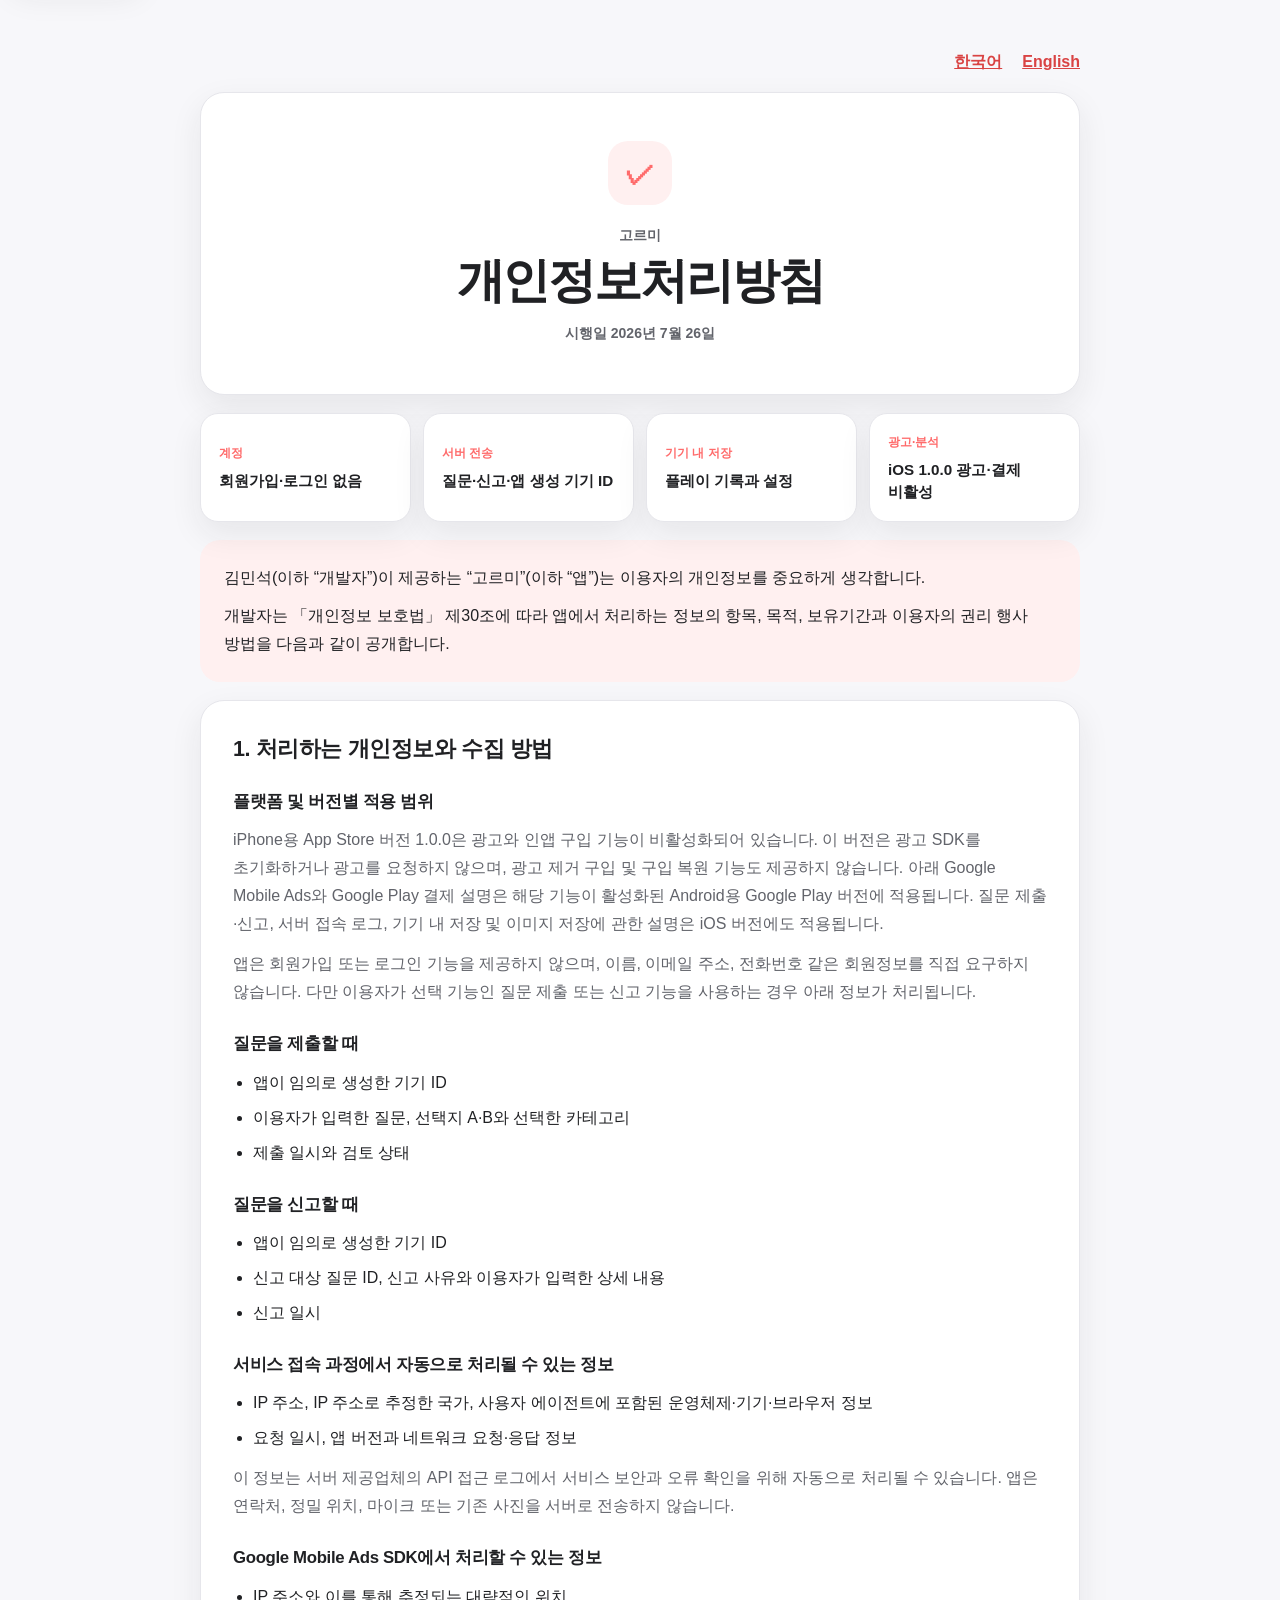
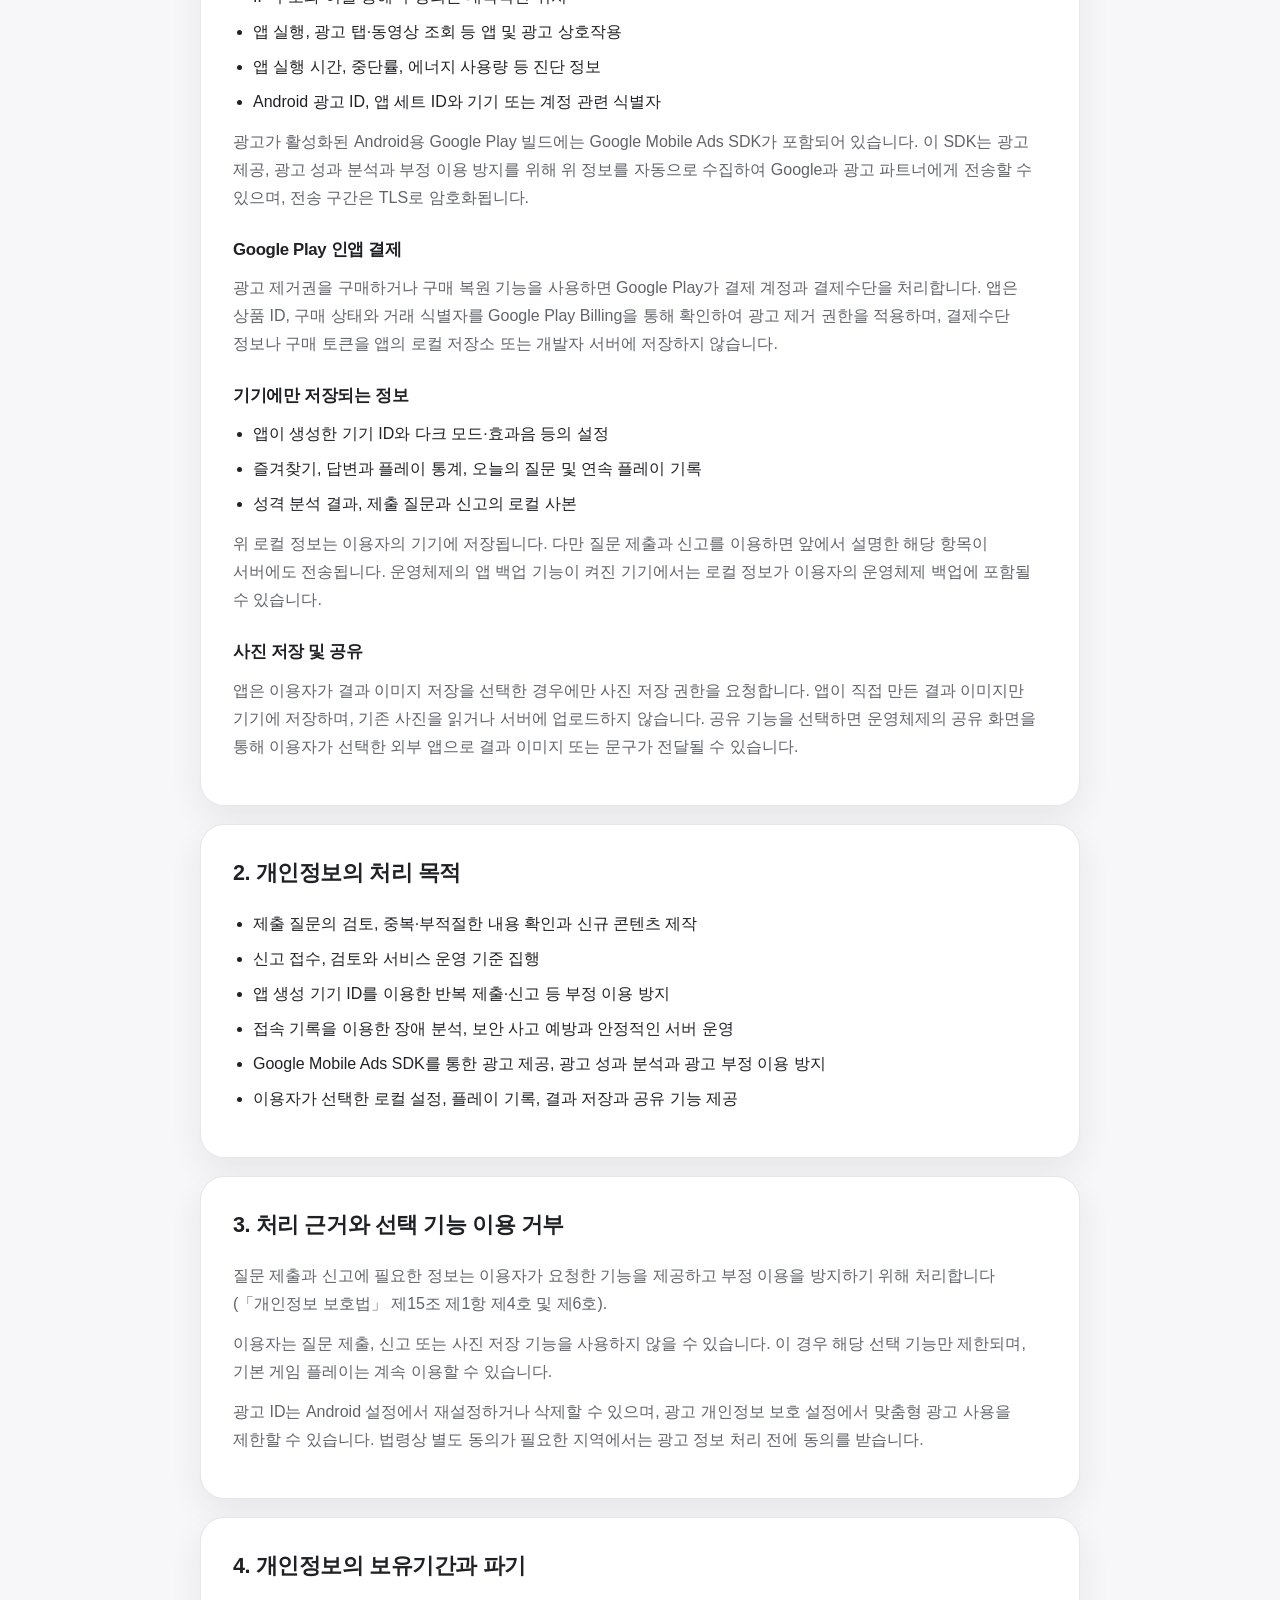
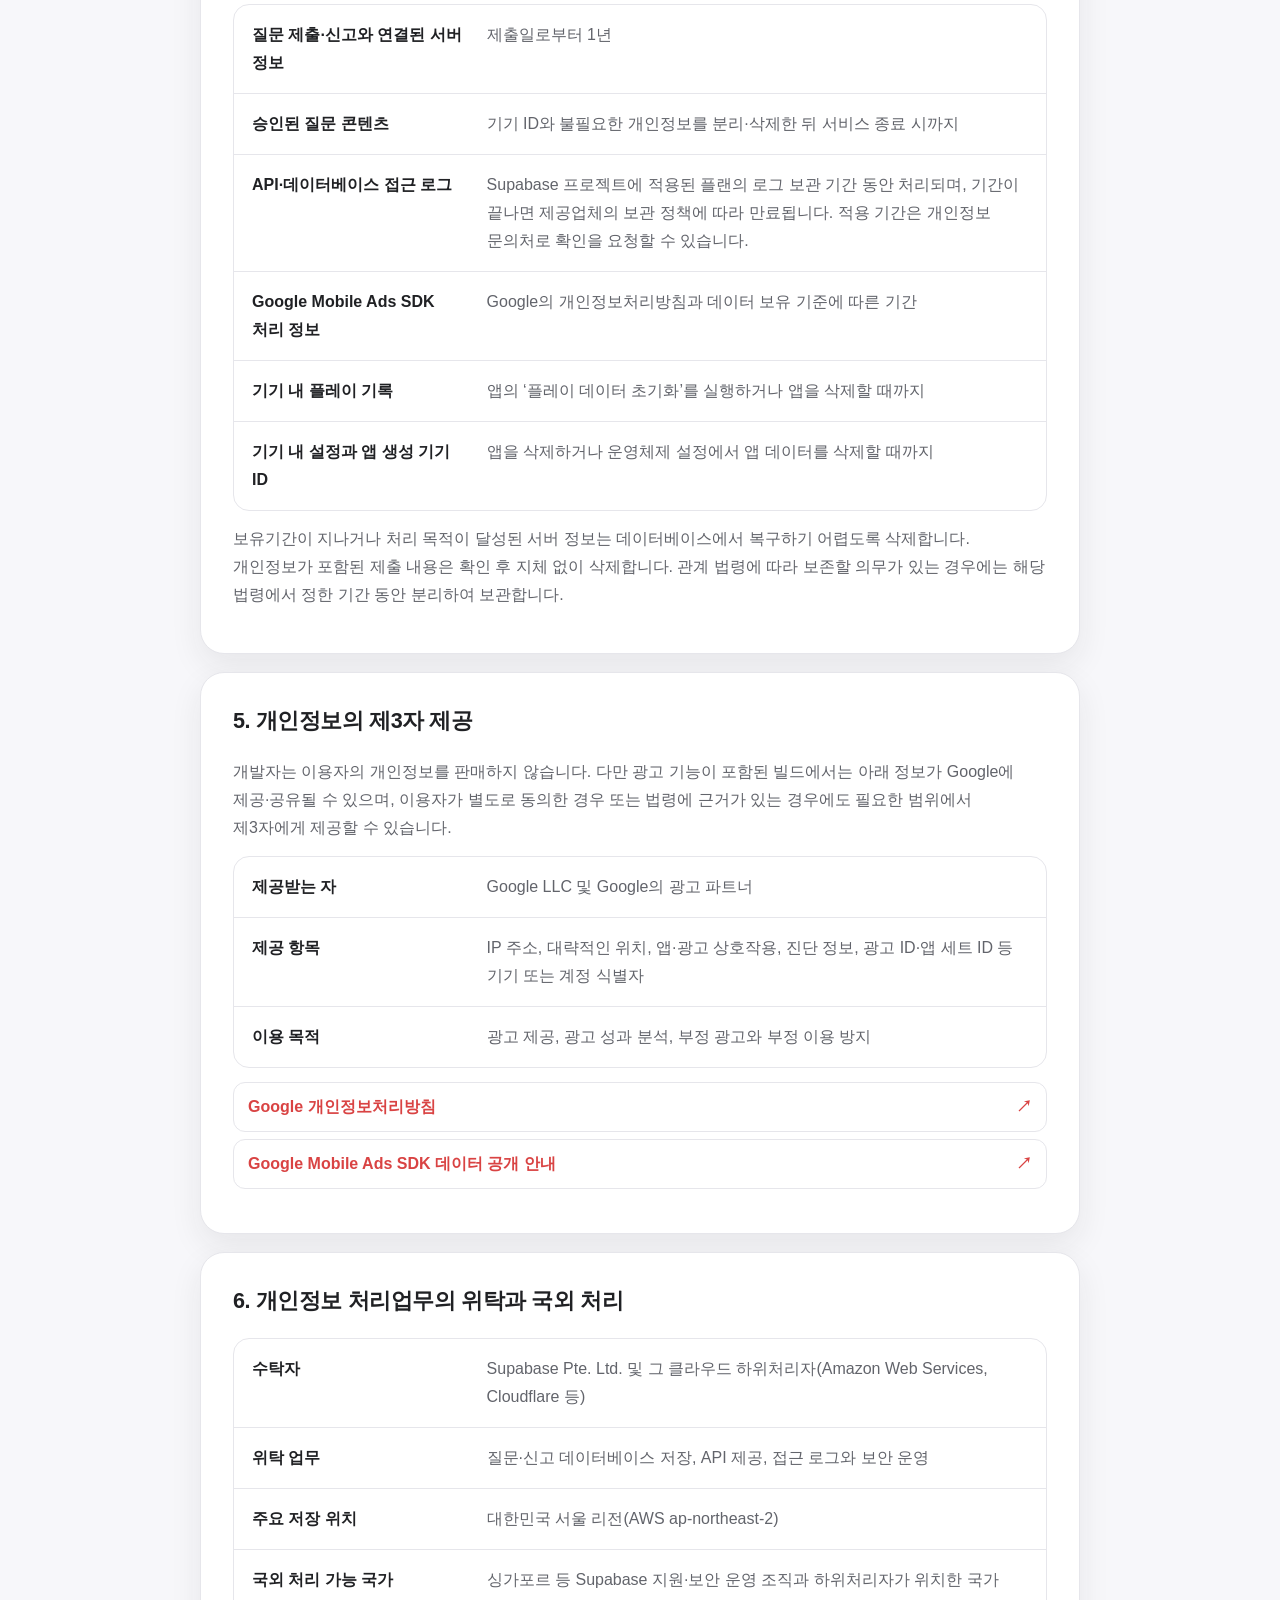
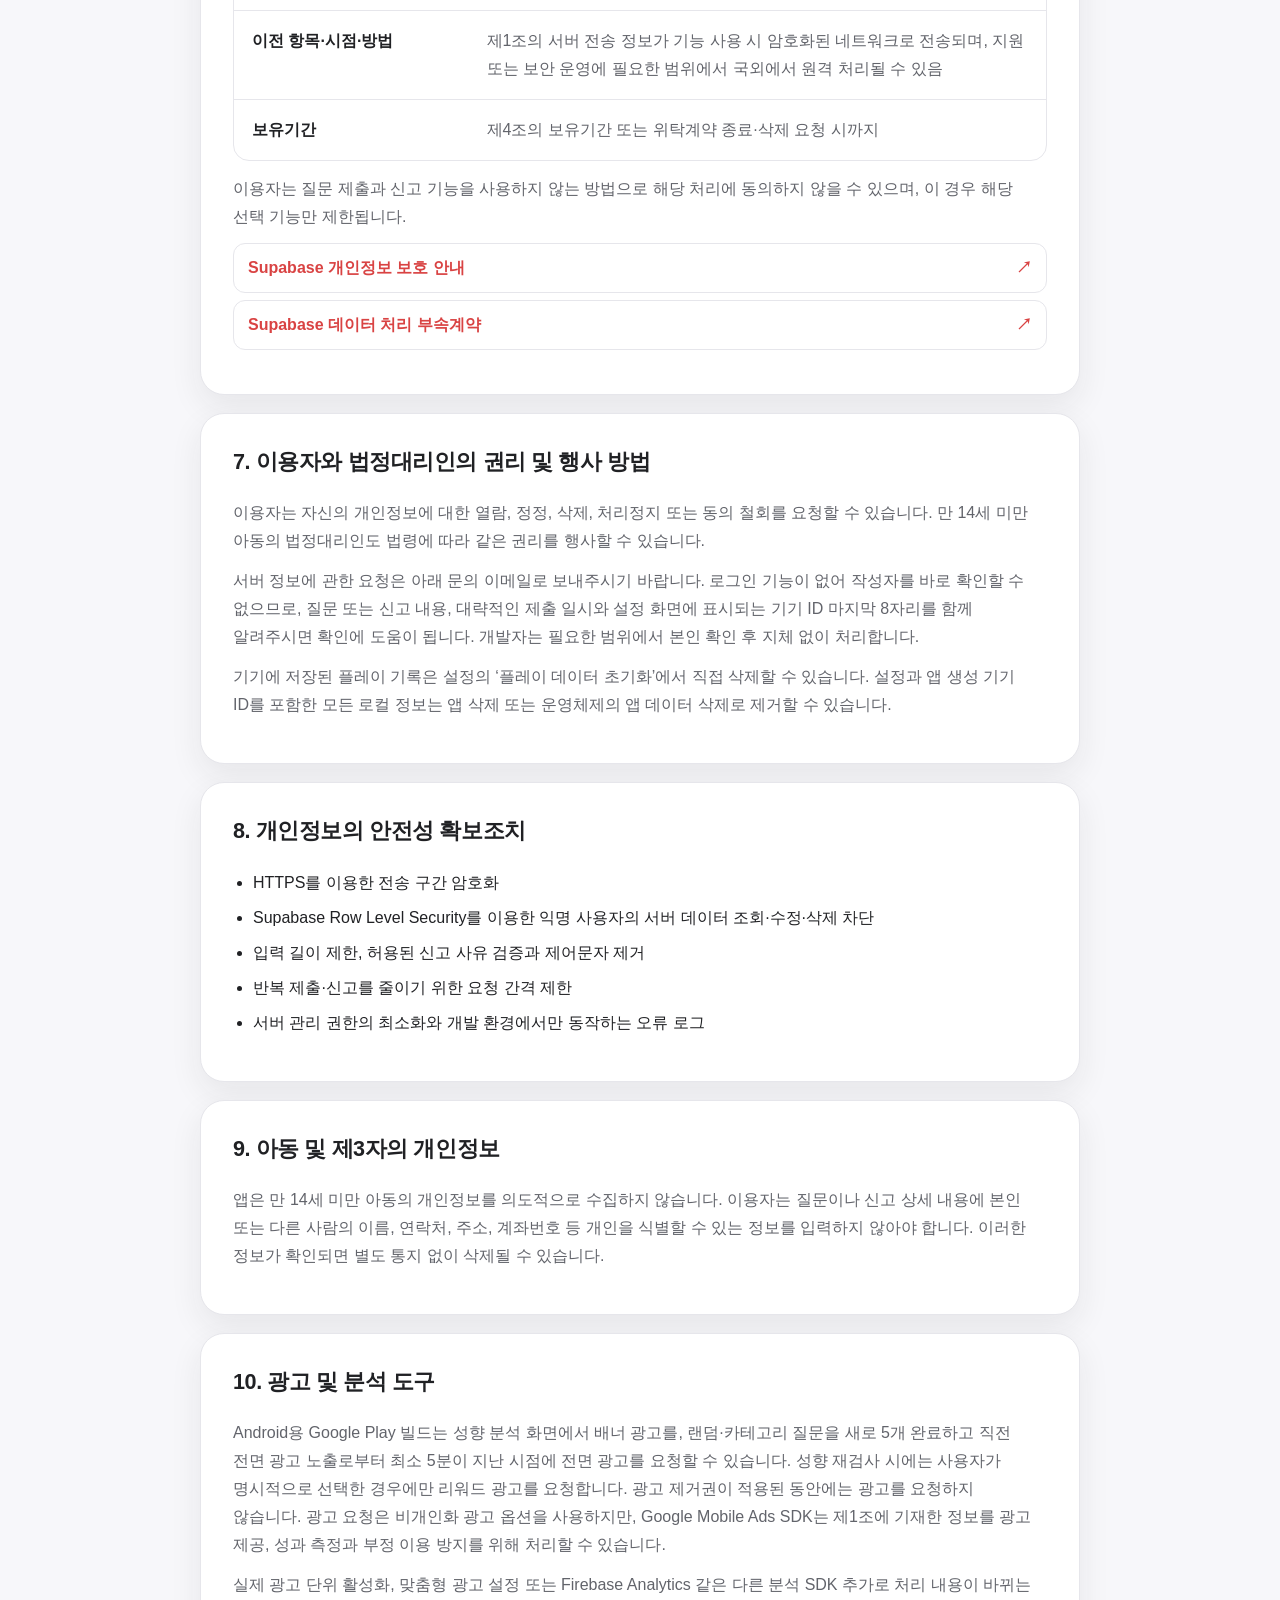
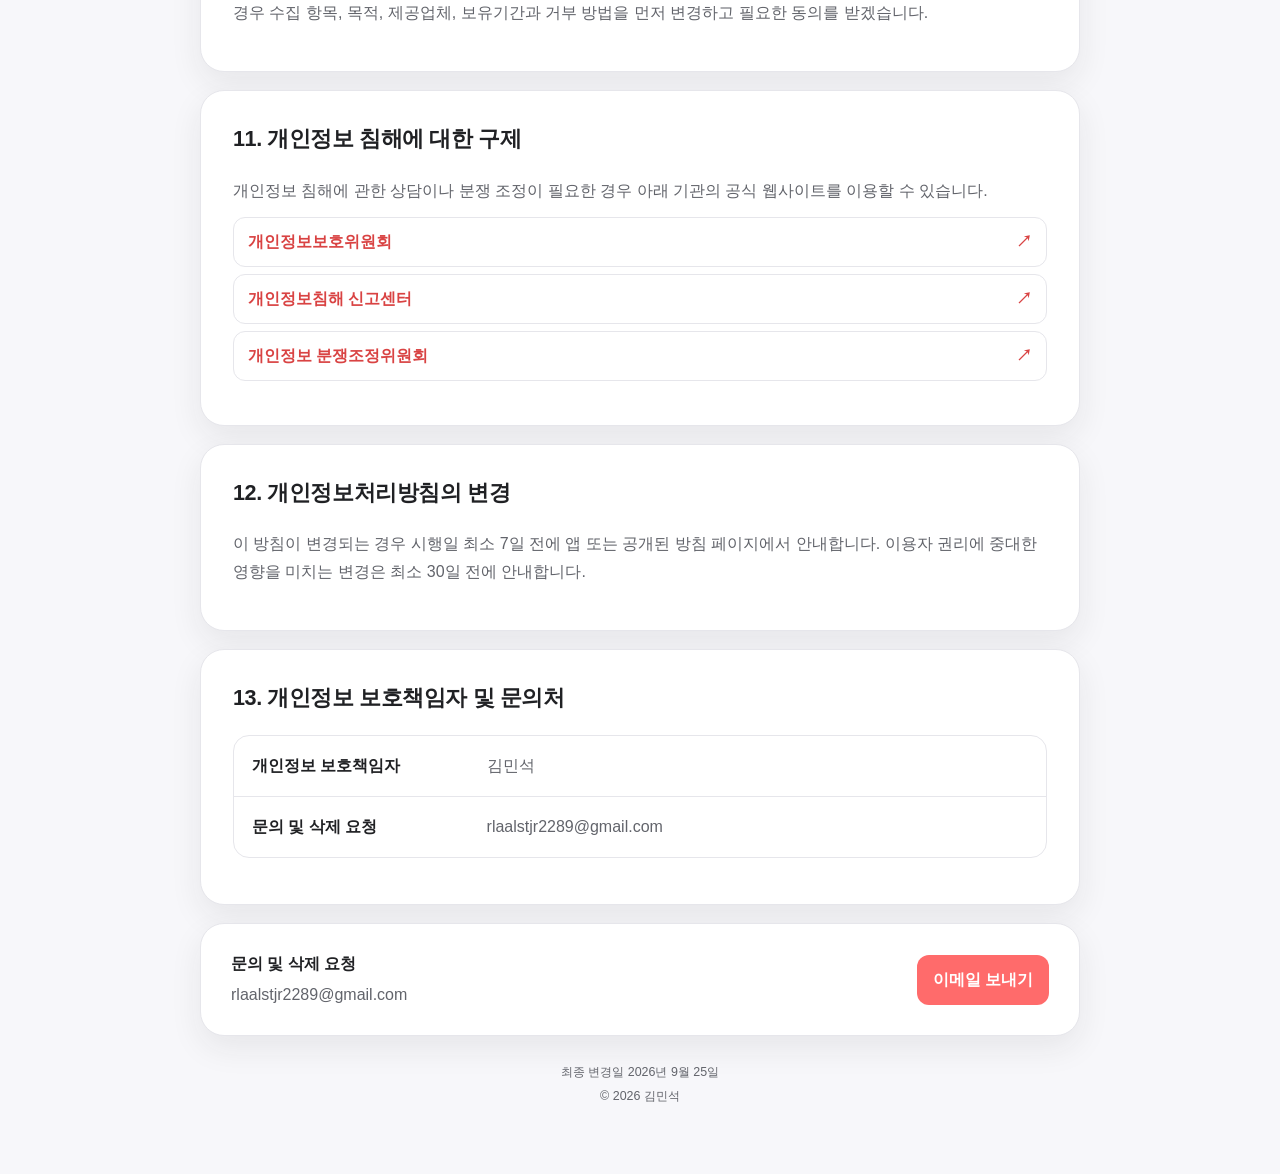
==== privacy-policy/index.html @ 6d9b3128 "개인정보: 한국어·영어 공개 페이지 복구 누락된 privacy-policy 경로에 정적 HTML과 스타일을 추가합니다. iOS 1.0.0의 광고·결제 비활성 상태를 명시하고 언어 " ====
<!doctype html>
<html lang="ko">
<head>
  <meta charset="utf-8">
  <meta name="viewport" content="width=device-width, initial-scale=1">
  <meta name="referrer" content="no-referrer">
  <meta http-equiv="Content-Security-Policy" content="default-src 'none'; style-src 'self'; base-uri 'none'; form-action 'none'; frame-ancestors 'none'">
  <meta http-equiv="X-Content-Type-Options" content="nosniff">
  <meta name="description" content="고르미 개인정보처리방침">
  <title>고르미 개인정보처리방침</title>
  <link rel="stylesheet" href="./styles.css">
</head>
<body>
  <a class="skip-link" href="#policy-content">본문 바로가기</a>
  <main id="policy-content">
    <nav class="language-links" aria-label="Language">
      <a href="./" lang="ko" hreflang="ko">한국어</a>
      <a href="./en.html" lang="en" hreflang="en">English</a>
    </nav>
    <header class="hero">
      <div class="shield" aria-hidden="true">✓</div>
      <p class="eyebrow">고르미</p>
      <h1>개인정보처리방침</h1>
      <p class="date">시행일 2026년 7월 26일</p>
    </header>

    <div class="summary-grid" aria-label="개인정보 처리 요약">
<div class="summary-card"><span>계정</span><strong>회원가입·로그인 없음</strong></div>
<div class="summary-card"><span>서버 전송</span><strong>질문·신고·앱 생성 기기 ID</strong></div>
<div class="summary-card"><span>기기 내 저장</span><strong>플레이 기록과 설정</strong></div>
<div class="summary-card"><span>광고·분석</span><strong>iOS 1.0.0 광고·결제 비활성</strong></div>
    </div>

    <section class="introduction" aria-label="개요">
<p>김민석(이하 “개발자”)이 제공하는 “고르미”(이하 “앱”)는 이용자의 개인정보를 중요하게 생각합니다.</p>
<p>개발자는 「개인정보 보호법」 제30조에 따라 앱에서 처리하는 정보의 항목, 목적, 보유기간과 이용자의 권리 행사 방법을 다음과 같이 공개합니다.</p>
    </section>

<section class="policy-section">
<h2>1. 처리하는 개인정보와 수집 방법</h2>
<h3>플랫폼 및 버전별 적용 범위</h3>
<p>iPhone용 App Store 버전 1.0.0은 광고와 인앱 구입 기능이 비활성화되어 있습니다. 이 버전은 광고 SDK를 초기화하거나 광고를 요청하지 않으며, 광고 제거 구입 및 구입 복원 기능도 제공하지 않습니다. 아래 Google Mobile Ads와 Google Play 결제 설명은 해당 기능이 활성화된 Android용 Google Play 버전에 적용됩니다. 질문 제출·신고, 서버 접속 로그, 기기 내 저장 및 이미지 저장에 관한 설명은 iOS 버전에도 적용됩니다.</p>
<p>앱은 회원가입 또는 로그인 기능을 제공하지 않으며, 이름, 이메일 주소, 전화번호 같은 회원정보를 직접 요구하지 않습니다. 다만 이용자가 선택 기능인 질문 제출 또는 신고 기능을 사용하는 경우 아래 정보가 처리됩니다.</p>
<h3>질문을 제출할 때</h3>
<ul>
<li>앱이 임의로 생성한 기기 ID</li>
<li>이용자가 입력한 질문, 선택지 A·B와 선택한 카테고리</li>
<li>제출 일시와 검토 상태</li>
</ul>
<h3>질문을 신고할 때</h3>
<ul>
<li>앱이 임의로 생성한 기기 ID</li>
<li>신고 대상 질문 ID, 신고 사유와 이용자가 입력한 상세 내용</li>
<li>신고 일시</li>
</ul>
<h3>서비스 접속 과정에서 자동으로 처리될 수 있는 정보</h3>
<ul>
<li>IP 주소, IP 주소로 추정한 국가, 사용자 에이전트에 포함된 운영체제·기기·브라우저 정보</li>
<li>요청 일시, 앱 버전과 네트워크 요청·응답 정보</li>
</ul>
<p>이 정보는 서버 제공업체의 API 접근 로그에서 서비스 보안과 오류 확인을 위해 자동으로 처리될 수 있습니다. 앱은 연락처, 정밀 위치, 마이크 또는 기존 사진을 서버로 전송하지 않습니다.</p>
<h3>Google Mobile Ads SDK에서 처리할 수 있는 정보</h3>
<ul>
<li>IP 주소와 이를 통해 추정되는 대략적인 위치</li>
<li>앱 실행, 광고 탭·동영상 조회 등 앱 및 광고 상호작용</li>
<li>앱 실행 시간, 중단률, 에너지 사용량 등 진단 정보</li>
<li>Android 광고 ID, 앱 세트 ID와 기기 또는 계정 관련 식별자</li>
</ul>
<p>광고가 활성화된 Android용 Google Play 빌드에는 Google Mobile Ads SDK가 포함되어 있습니다. 이 SDK는 광고 제공, 광고 성과 분석과 부정 이용 방지를 위해 위 정보를 자동으로 수집하여 Google과 광고 파트너에게 전송할 수 있으며, 전송 구간은 TLS로 암호화됩니다.</p>
<h3>Google Play 인앱 결제</h3>
<p>광고 제거권을 구매하거나 구매 복원 기능을 사용하면 Google Play가 결제 계정과 결제수단을 처리합니다. 앱은 상품 ID, 구매 상태와 거래 식별자를 Google Play Billing을 통해 확인하여 광고 제거 권한을 적용하며, 결제수단 정보나 구매 토큰을 앱의 로컬 저장소 또는 개발자 서버에 저장하지 않습니다.</p>
<h3>기기에만 저장되는 정보</h3>
<ul>
<li>앱이 생성한 기기 ID와 다크 모드·효과음 등의 설정</li>
<li>즐겨찾기, 답변과 플레이 통계, 오늘의 질문 및 연속 플레이 기록</li>
<li>성격 분석 결과, 제출 질문과 신고의 로컬 사본</li>
</ul>
<p>위 로컬 정보는 이용자의 기기에 저장됩니다. 다만 질문 제출과 신고를 이용하면 앞에서 설명한 해당 항목이 서버에도 전송됩니다. 운영체제의 앱 백업 기능이 켜진 기기에서는 로컬 정보가 이용자의 운영체제 백업에 포함될 수 있습니다.</p>
<h3>사진 저장 및 공유</h3>
<p>앱은 이용자가 결과 이미지 저장을 선택한 경우에만 사진 저장 권한을 요청합니다. 앱이 직접 만든 결과 이미지만 기기에 저장하며, 기존 사진을 읽거나 서버에 업로드하지 않습니다. 공유 기능을 선택하면 운영체제의 공유 화면을 통해 이용자가 선택한 외부 앱으로 결과 이미지 또는 문구가 전달될 수 있습니다.</p>
</section>
<section class="policy-section">
<h2>2. 개인정보의 처리 목적</h2>
<ul>
<li>제출 질문의 검토, 중복·부적절한 내용 확인과 신규 콘텐츠 제작</li>
<li>신고 접수, 검토와 서비스 운영 기준 집행</li>
<li>앱 생성 기기 ID를 이용한 반복 제출·신고 등 부정 이용 방지</li>
<li>접속 기록을 이용한 장애 분석, 보안 사고 예방과 안정적인 서버 운영</li>
<li>Google Mobile Ads SDK를 통한 광고 제공, 광고 성과 분석과 광고 부정 이용 방지</li>
<li>이용자가 선택한 로컬 설정, 플레이 기록, 결과 저장과 공유 기능 제공</li>
</ul>
</section>
<section class="policy-section">
<h2>3. 처리 근거와 선택 기능 이용 거부</h2>
<p>질문 제출과 신고에 필요한 정보는 이용자가 요청한 기능을 제공하고 부정 이용을 방지하기 위해 처리합니다(「개인정보 보호법」 제15조 제1항 제4호 및 제6호).</p>
<p>이용자는 질문 제출, 신고 또는 사진 저장 기능을 사용하지 않을 수 있습니다. 이 경우 해당 선택 기능만 제한되며, 기본 게임 플레이는 계속 이용할 수 있습니다.</p>
<p>광고 ID는 Android 설정에서 재설정하거나 삭제할 수 있으며, 광고 개인정보 보호 설정에서 맞춤형 광고 사용을 제한할 수 있습니다. 법령상 별도 동의가 필요한 지역에서는 광고 정보 처리 전에 동의를 받습니다.</p>
</section>
<section class="policy-section">
<h2>4. 개인정보의 보유기간과 파기</h2>
<dl class="definition-list">
<div class="definition-row"><dt>질문 제출·신고와 연결된 서버 정보</dt><dd>제출일로부터 1년</dd></div>
<div class="definition-row"><dt>승인된 질문 콘텐츠</dt><dd>기기 ID와 불필요한 개인정보를 분리·삭제한 뒤 서비스 종료 시까지</dd></div>
<div class="definition-row"><dt>API·데이터베이스 접근 로그</dt><dd>Supabase 프로젝트에 적용된 플랜의 로그 보관 기간 동안 처리되며, 기간이 끝나면 제공업체의 보관 정책에 따라 만료됩니다. 적용 기간은 개인정보 문의처로 확인을 요청할 수 있습니다.</dd></div>
<div class="definition-row"><dt>Google Mobile Ads SDK 처리 정보</dt><dd>Google의 개인정보처리방침과 데이터 보유 기준에 따른 기간</dd></div>
<div class="definition-row"><dt>기기 내 플레이 기록</dt><dd>앱의 ‘플레이 데이터 초기화’를 실행하거나 앱을 삭제할 때까지</dd></div>
<div class="definition-row"><dt>기기 내 설정과 앱 생성 기기 ID</dt><dd>앱을 삭제하거나 운영체제 설정에서 앱 데이터를 삭제할 때까지</dd></div>
</dl>
<p>보유기간이 지나거나 처리 목적이 달성된 서버 정보는 데이터베이스에서 복구하기 어렵도록 삭제합니다. 개인정보가 포함된 제출 내용은 확인 후 지체 없이 삭제합니다. 관계 법령에 따라 보존할 의무가 있는 경우에는 해당 법령에서 정한 기간 동안 분리하여 보관합니다.</p>
</section>
<section class="policy-section">
<h2>5. 개인정보의 제3자 제공</h2>
<p>개발자는 이용자의 개인정보를 판매하지 않습니다. 다만 광고 기능이 포함된 빌드에서는 아래 정보가 Google에 제공·공유될 수 있으며, 이용자가 별도로 동의한 경우 또는 법령에 근거가 있는 경우에도 필요한 범위에서 제3자에게 제공할 수 있습니다.</p>
<dl class="definition-list">
<div class="definition-row"><dt>제공받는 자</dt><dd>Google LLC 및 Google의 광고 파트너</dd></div>
<div class="definition-row"><dt>제공 항목</dt><dd>IP 주소, 대략적인 위치, 앱·광고 상호작용, 진단 정보, 광고 ID·앱 세트 ID 등 기기 또는 계정 식별자</dd></div>
<div class="definition-row"><dt>이용 목적</dt><dd>광고 제공, 광고 성과 분석, 부정 광고와 부정 이용 방지</dd></div>
</dl>
<ul class="link-list">
<li><a href="https://policies.google.com/privacy" target="_blank" rel="noopener noreferrer">Google 개인정보처리방침<span aria-hidden="true">↗</span></a></li>
<li><a href="https://developers.google.com/admob/android/privacy/play-data-disclosure" target="_blank" rel="noopener noreferrer">Google Mobile Ads SDK 데이터 공개 안내<span aria-hidden="true">↗</span></a></li>
</ul>
</section>
<section class="policy-section">
<h2>6. 개인정보 처리업무의 위탁과 국외 처리</h2>
<dl class="definition-list">
<div class="definition-row"><dt>수탁자</dt><dd>Supabase Pte. Ltd. 및 그 클라우드 하위처리자(Amazon Web Services, Cloudflare 등)</dd></div>
<div class="definition-row"><dt>위탁 업무</dt><dd>질문·신고 데이터베이스 저장, API 제공, 접근 로그와 보안 운영</dd></div>
<div class="definition-row"><dt>주요 저장 위치</dt><dd>대한민국 서울 리전(AWS ap-northeast-2)</dd></div>
<div class="definition-row"><dt>국외 처리 가능 국가</dt><dd>싱가포르 등 Supabase 지원·보안 운영 조직과 하위처리자가 위치한 국가</dd></div>
<div class="definition-row"><dt>이전 항목·시점·방법</dt><dd>제1조의 서버 전송 정보가 기능 사용 시 암호화된 네트워크로 전송되며, 지원 또는 보안 운영에 필요한 범위에서 국외에서 원격 처리될 수 있음</dd></div>
<div class="definition-row"><dt>보유기간</dt><dd>제4조의 보유기간 또는 위탁계약 종료·삭제 요청 시까지</dd></div>
</dl>
<p>이용자는 질문 제출과 신고 기능을 사용하지 않는 방법으로 해당 처리에 동의하지 않을 수 있으며, 이 경우 해당 선택 기능만 제한됩니다.</p>
<ul class="link-list">
<li><a href="https://supabase.com/privacy" target="_blank" rel="noopener noreferrer">Supabase 개인정보 보호 안내<span aria-hidden="true">↗</span></a></li>
<li><a href="https://supabase.com/legal/dpa" target="_blank" rel="noopener noreferrer">Supabase 데이터 처리 부속계약<span aria-hidden="true">↗</span></a></li>
</ul>
</section>
<section class="policy-section">
<h2>7. 이용자와 법정대리인의 권리 및 행사 방법</h2>
<p>이용자는 자신의 개인정보에 대한 열람, 정정, 삭제, 처리정지 또는 동의 철회를 요청할 수 있습니다. 만 14세 미만 아동의 법정대리인도 법령에 따라 같은 권리를 행사할 수 있습니다.</p>
<p>서버 정보에 관한 요청은 아래 문의 이메일로 보내주시기 바랍니다. 로그인 기능이 없어 작성자를 바로 확인할 수 없으므로, 질문 또는 신고 내용, 대략적인 제출 일시와 설정 화면에 표시되는 기기 ID 마지막 8자리를 함께 알려주시면 확인에 도움이 됩니다. 개발자는 필요한 범위에서 본인 확인 후 지체 없이 처리합니다.</p>
<p>기기에 저장된 플레이 기록은 설정의 ‘플레이 데이터 초기화’에서 직접 삭제할 수 있습니다. 설정과 앱 생성 기기 ID를 포함한 모든 로컬 정보는 앱 삭제 또는 운영체제의 앱 데이터 삭제로 제거할 수 있습니다.</p>
</section>
<section class="policy-section">
<h2>8. 개인정보의 안전성 확보조치</h2>
<ul>
<li>HTTPS를 이용한 전송 구간 암호화</li>
<li>Supabase Row Level Security를 이용한 익명 사용자의 서버 데이터 조회·수정·삭제 차단</li>
<li>입력 길이 제한, 허용된 신고 사유 검증과 제어문자 제거</li>
<li>반복 제출·신고를 줄이기 위한 요청 간격 제한</li>
<li>서버 관리 권한의 최소화와 개발 환경에서만 동작하는 오류 로그</li>
</ul>
</section>
<section class="policy-section">
<h2>9. 아동 및 제3자의 개인정보</h2>
<p>앱은 만 14세 미만 아동의 개인정보를 의도적으로 수집하지 않습니다. 이용자는 질문이나 신고 상세 내용에 본인 또는 다른 사람의 이름, 연락처, 주소, 계좌번호 등 개인을 식별할 수 있는 정보를 입력하지 않아야 합니다. 이러한 정보가 확인되면 별도 통지 없이 삭제될 수 있습니다.</p>
</section>
<section class="policy-section">
<h2>10. 광고 및 분석 도구</h2>
<p>Android용 Google Play 빌드는 성향 분석 화면에서 배너 광고를, 랜덤·카테고리 질문을 새로 5개 완료하고 직전 전면 광고 노출로부터 최소 5분이 지난 시점에 전면 광고를 요청할 수 있습니다. 성향 재검사 시에는 사용자가 명시적으로 선택한 경우에만 리워드 광고를 요청합니다. 광고 제거권이 적용된 동안에는 광고를 요청하지 않습니다. 광고 요청은 비개인화 광고 옵션을 사용하지만, Google Mobile Ads SDK는 제1조에 기재한 정보를 광고 제공, 성과 측정과 부정 이용 방지를 위해 처리할 수 있습니다.</p>
<p>실제 광고 단위 활성화, 맞춤형 광고 설정 또는 Firebase Analytics 같은 다른 분석 SDK 추가로 처리 내용이 바뀌는 경우 수집 항목, 목적, 제공업체, 보유기간과 거부 방법을 먼저 변경하고 필요한 동의를 받겠습니다.</p>
</section>
<section class="policy-section">
<h2>11. 개인정보 침해에 대한 구제</h2>
<p>개인정보 침해에 관한 상담이나 분쟁 조정이 필요한 경우 아래 기관의 공식 웹사이트를 이용할 수 있습니다.</p>
<ul class="link-list">
<li><a href="https://www.pipc.go.kr/" target="_blank" rel="noopener noreferrer">개인정보보호위원회<span aria-hidden="true">↗</span></a></li>
<li><a href="https://privacy.kisa.or.kr/" target="_blank" rel="noopener noreferrer">개인정보침해 신고센터<span aria-hidden="true">↗</span></a></li>
<li><a href="https://www.kopico.go.kr/" target="_blank" rel="noopener noreferrer">개인정보 분쟁조정위원회<span aria-hidden="true">↗</span></a></li>
</ul>
</section>
<section class="policy-section">
<h2>12. 개인정보처리방침의 변경</h2>
<p>이 방침이 변경되는 경우 시행일 최소 7일 전에 앱 또는 공개된 방침 페이지에서 안내합니다. 이용자 권리에 중대한 영향을 미치는 변경은 최소 30일 전에 안내합니다.</p>
</section>
<section class="policy-section">
<h2>13. 개인정보 보호책임자 및 문의처</h2>
<dl class="definition-list">
<div class="definition-row"><dt>개인정보 보호책임자</dt><dd>김민석</dd></div>
<div class="definition-row"><dt>문의 및 삭제 요청</dt><dd>rlaalstjr2289@gmail.com</dd></div>
</dl>
</section>

    <aside class="contact-card" aria-label="개인정보 문의">
      <div>
        <strong>문의 및 삭제 요청</strong>
        <span>rlaalstjr2289@gmail.com</span>
      </div>
      <a href="mailto:rlaalstjr2289@gmail.com">이메일 보내기</a>
    </aside>

    <footer>
      <p>최종 변경일 2026년 9월 25일</p>
      <p>© 2026 김민석</p>
    </footer>
  </main>
</body>
</html>
---- privacy-policy/styles.css ----
:root {
  color-scheme: light dark;
  --accent: #ff6b6b;
  --accent-soft: #fff0f0;
  --background: #f7f7fa;
  --surface: #ffffff;
  --text: #202124;
  --muted: #62646b;
  --border: #e6e6eb;
  --shadow: 0 12px 32px rgb(32 33 36 / 8%);
}

* {
  box-sizing: border-box;
}

html {
  scroll-behavior: smooth;
}

body {
  margin: 0;
  background: var(--background);
  color: var(--text);
  font-family: -apple-system, BlinkMacSystemFont, "Segoe UI", "Noto Sans KR", sans-serif;
  font-size: 16px;
  line-height: 1.75;
  word-break: keep-all;
  overflow-wrap: anywhere;
}

a {
  color: #d94343;
}

a:focus-visible,
.skip-link:focus-visible {
  outline: 3px solid var(--accent);
  outline-offset: 3px;
}

.skip-link {
  position: fixed;
  top: 12px;
  left: 12px;
  z-index: 10;
  padding: 10px 14px;
  border-radius: 10px;
  background: var(--surface);
  color: var(--text);
  box-shadow: var(--shadow);
  transform: translateY(-160%);
}

.skip-link:focus {
  transform: translateY(0);
}

main {
  width: min(880px, calc(100% - 32px));
  margin: 0 auto;
  padding: 48px 0 64px;
}

.hero,
.policy-section,
.contact-card {
  border: 1px solid var(--border);
  border-radius: 24px;
  background: var(--surface);
  box-shadow: var(--shadow);
}

.hero {
  padding: 48px 24px;
  text-align: center;
}

.shield {
  display: grid;
  width: 64px;
  height: 64px;
  margin: 0 auto 18px;
  place-items: center;
  border-radius: 20px;
  background: var(--accent-soft);
  color: var(--accent);
  font-size: 30px;
  font-weight: 900;
}

.eyebrow,
.date {
  margin: 0;
  color: var(--muted);
  font-size: 0.875rem;
  font-weight: 700;
}

h1 {
  margin: 4px 0 12px;
  font-size: clamp(2rem, 7vw, 3rem);
  line-height: 1.2;
  letter-spacing: -0.045em;
}

.summary-grid {
  display: grid;
  grid-template-columns: repeat(4, 1fr);
  gap: 12px;
  margin: 18px 0;
}

.summary-card {
  display: flex;
  min-height: 108px;
  flex-direction: column;
  justify-content: center;
  gap: 6px;
  padding: 18px;
  border: 1px solid var(--border);
  border-radius: 18px;
  background: var(--surface);
  box-shadow: var(--shadow);
}

.summary-card span {
  color: var(--accent);
  font-size: 0.75rem;
  font-weight: 800;
}

.summary-card strong {
  font-size: 0.95rem;
  line-height: 1.45;
}

.introduction {
  margin: 18px 0;
  padding: 24px;
  border-radius: 20px;
  background: var(--accent-soft);
}

.introduction p {
  margin: 0;
}

.introduction p + p {
  margin-top: 10px;
}

.policy-section {
  margin-top: 18px;
  padding: 32px;
}

h2,
h3 {
  line-height: 1.45;
  letter-spacing: -0.02em;
}

h2 {
  margin: 0 0 22px;
  font-size: 1.35rem;
}

h3 {
  margin: 26px 0 8px;
  font-size: 1.05rem;
}

.policy-section p {
  margin: 12px 0;
  color: var(--muted);
}

ul {
  margin: 12px 0;
  padding-left: 1.25rem;
}

li + li {
  margin-top: 7px;
}

.definition-list {
  margin: 14px 0;
  overflow: hidden;
  border: 1px solid var(--border);
  border-radius: 16px;
}

.definition-row {
  display: grid;
  grid-template-columns: minmax(150px, 0.8fr) minmax(0, 2fr);
  gap: 18px;
  padding: 16px 18px;
}

.definition-row + .definition-row {
  border-top: 1px solid var(--border);
}

dt {
  font-weight: 800;
}

dd {
  margin: 0;
  color: var(--muted);
}

.link-list {
  display: grid;
  padding: 0;
  list-style: none;
}

.link-list a {
  display: flex;
  min-height: 48px;
  align-items: center;
  justify-content: space-between;
  gap: 16px;
  padding: 10px 14px;
  border: 1px solid var(--border);
  border-radius: 12px;
  text-decoration: none;
  font-weight: 750;
}

.contact-card {
  display: flex;
  margin-top: 18px;
  align-items: center;
  justify-content: space-between;
  gap: 24px;
  padding: 26px 30px;
}

.contact-card div {
  display: flex;
  flex-direction: column;
  gap: 3px;
}

.contact-card span {
  color: var(--muted);
}

.contact-card a {
  flex: none;
  padding: 11px 16px;
  border-radius: 12px;
  background: var(--accent);
  color: #ffffff;
  text-decoration: none;
  font-weight: 800;
}

footer {
  padding-top: 24px;
  color: var(--muted);
  text-align: center;
  font-size: 0.78rem;
}

footer p {
  margin: 2px 0;
}

@media (max-width: 760px) {
  .summary-grid {
    grid-template-columns: repeat(2, 1fr);
  }
}

@media (max-width: 520px) {
  main {
    width: min(100% - 24px, 880px);
    padding-top: 20px;
  }

  .hero,
  .policy-section {
    border-radius: 20px;
  }

  .hero {
    padding: 36px 18px;
  }

  .summary-card {
    min-height: 98px;
    padding: 15px;
  }

  .policy-section {
    padding: 24px 20px;
  }

  .definition-row {
    grid-template-columns: 1fr;
    gap: 4px;
  }

  .contact-card {
    align-items: stretch;
    flex-direction: column;
    padding: 22px;
  }

  .contact-card a {
    text-align: center;
  }
}

@media (prefers-color-scheme: dark) {
  :root {
    --accent: #ff8080;
    --accent-soft: #361f24;
    --background: #111214;
    --surface: #1c1d20;
    --text: #f4f4f5;
    --muted: #b7b8bd;
    --border: #34363b;
    --shadow: 0 12px 32px rgb(0 0 0 / 28%);
  }

  a {
    color: #ff9292;
  }
}

@media print {
  :root {
    --background: #ffffff;
    --surface: #ffffff;
    --text: #000000;
    --muted: #333333;
    --border: #cccccc;
    --shadow: none;
  }

  main {
    width: 100%;
    padding: 0;
  }

  .summary-card,
  .hero,
  .policy-section,
  .contact-card {
    break-inside: avoid;
  }
}

/* Both policy translations stay reachable without JavaScript. */
.language-links {
  display: flex;
  justify-content: flex-end;
  gap: 20px;
  margin-bottom: 16px;
  font-weight: 700;
}
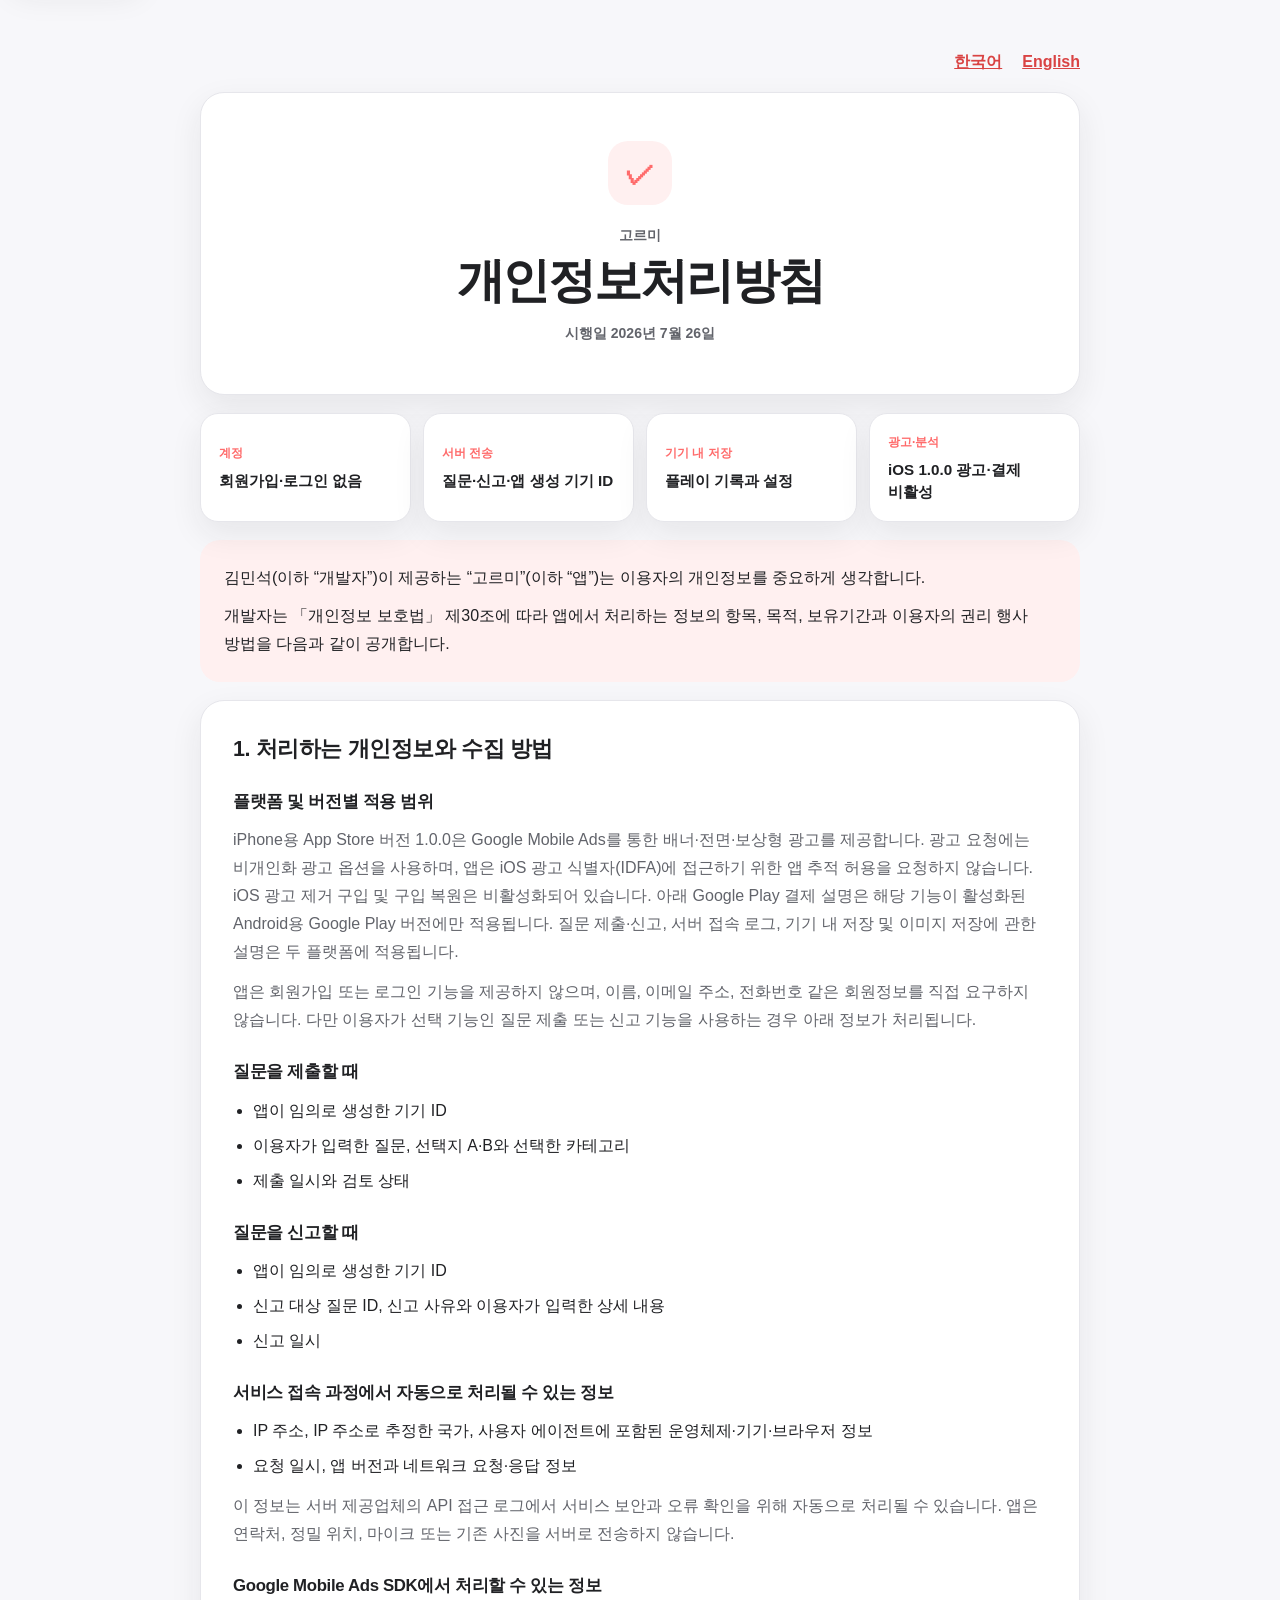
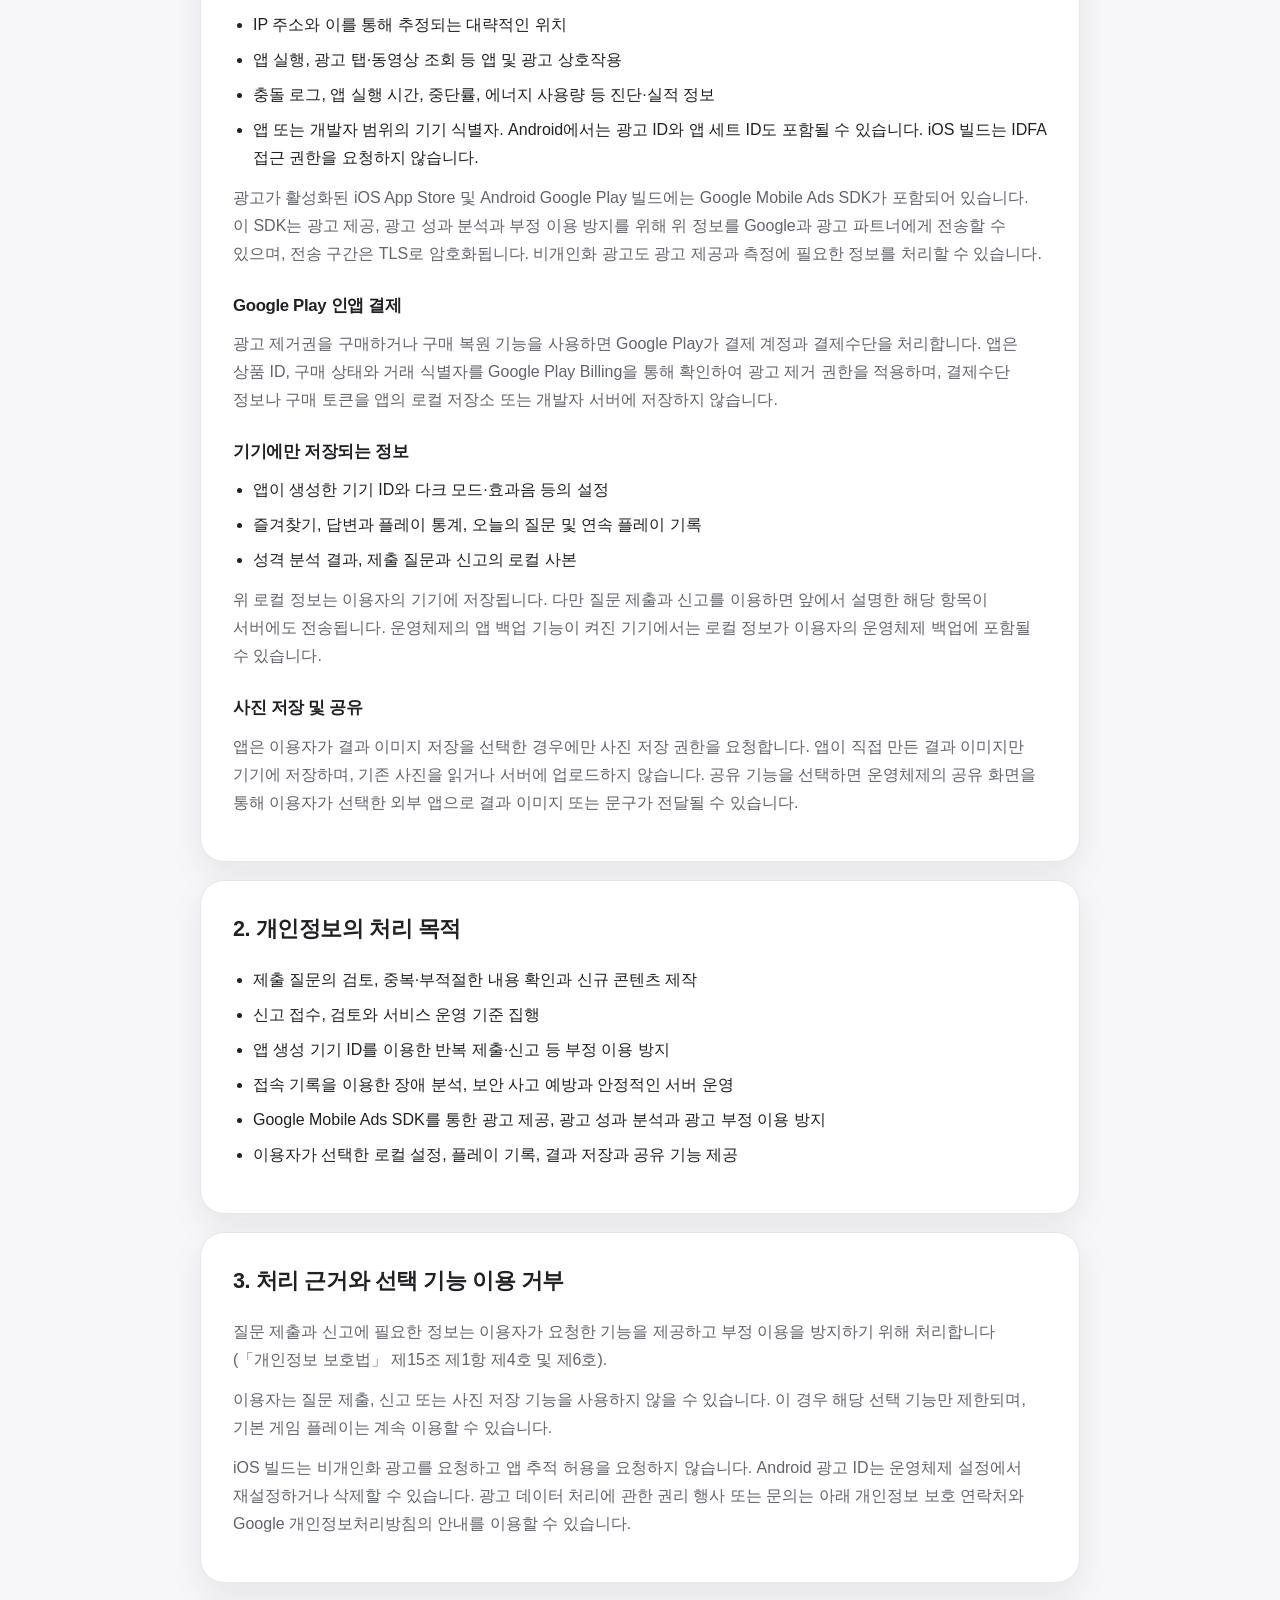
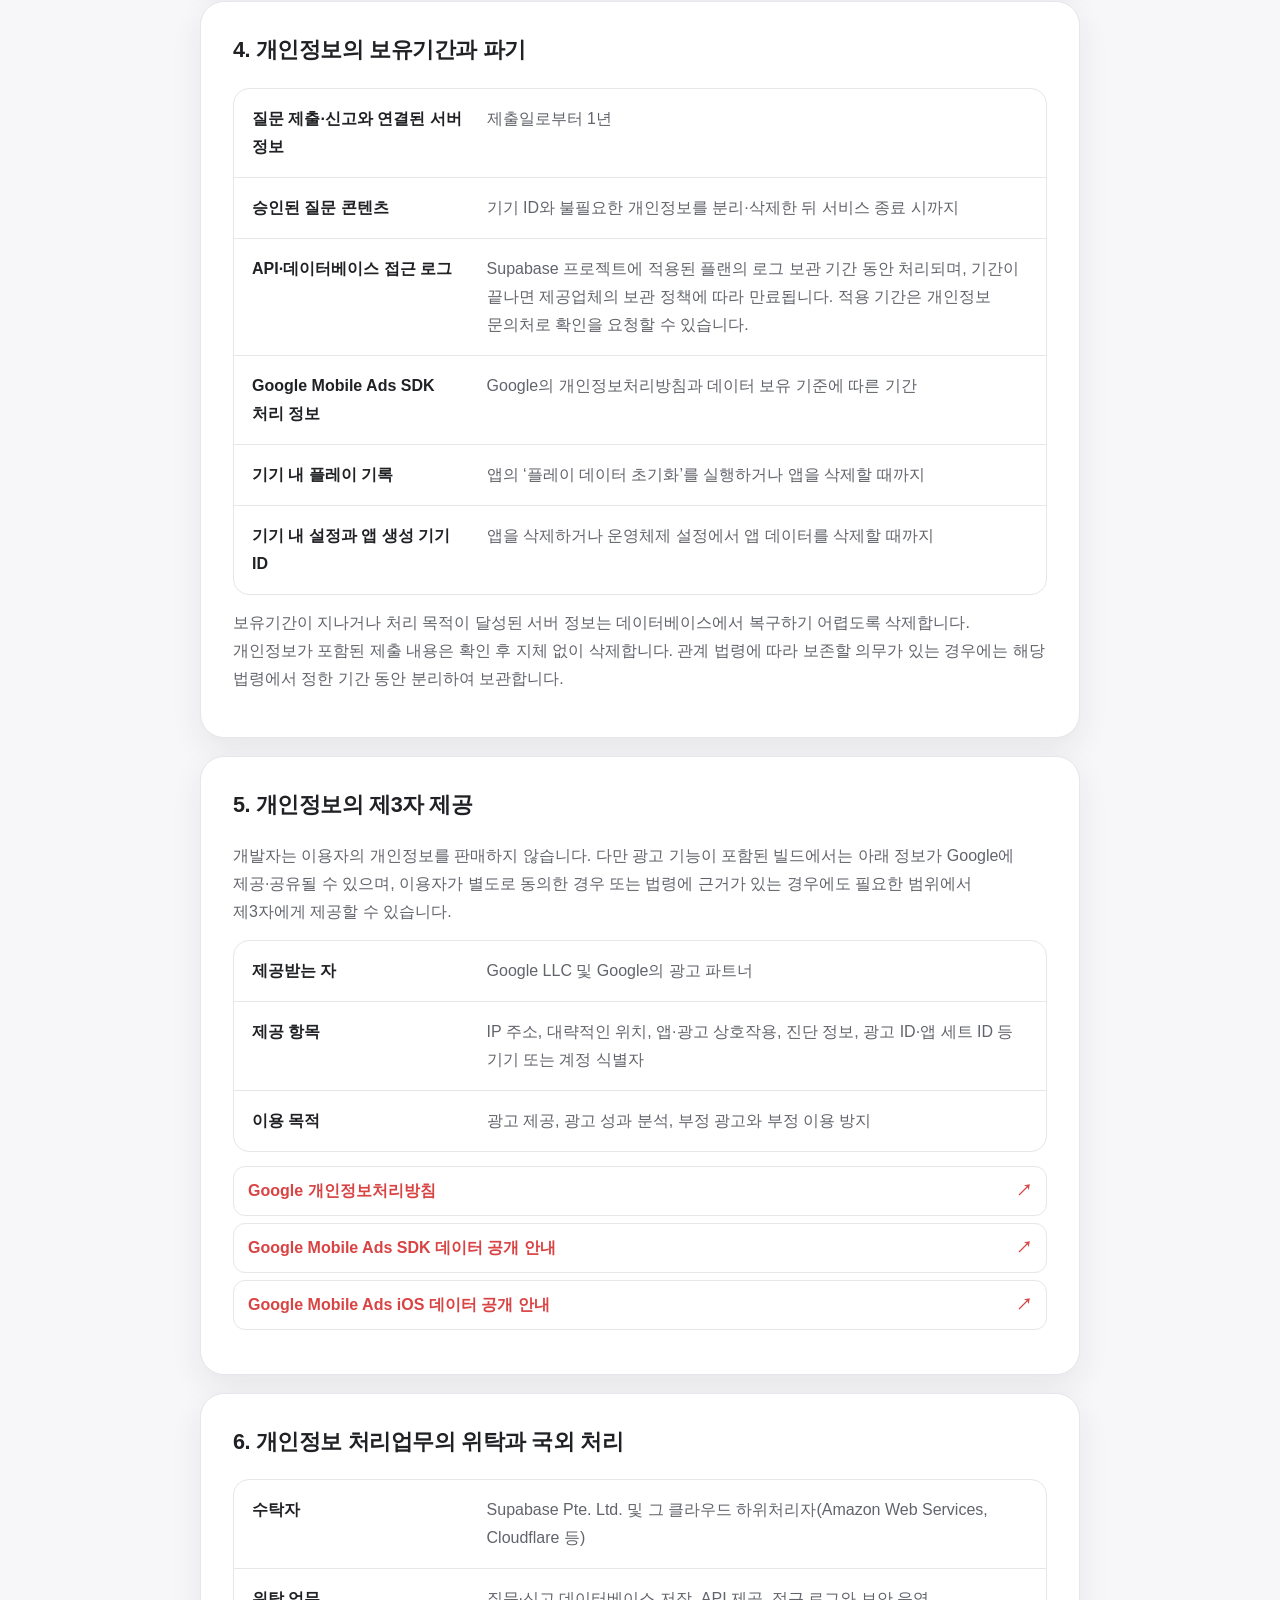
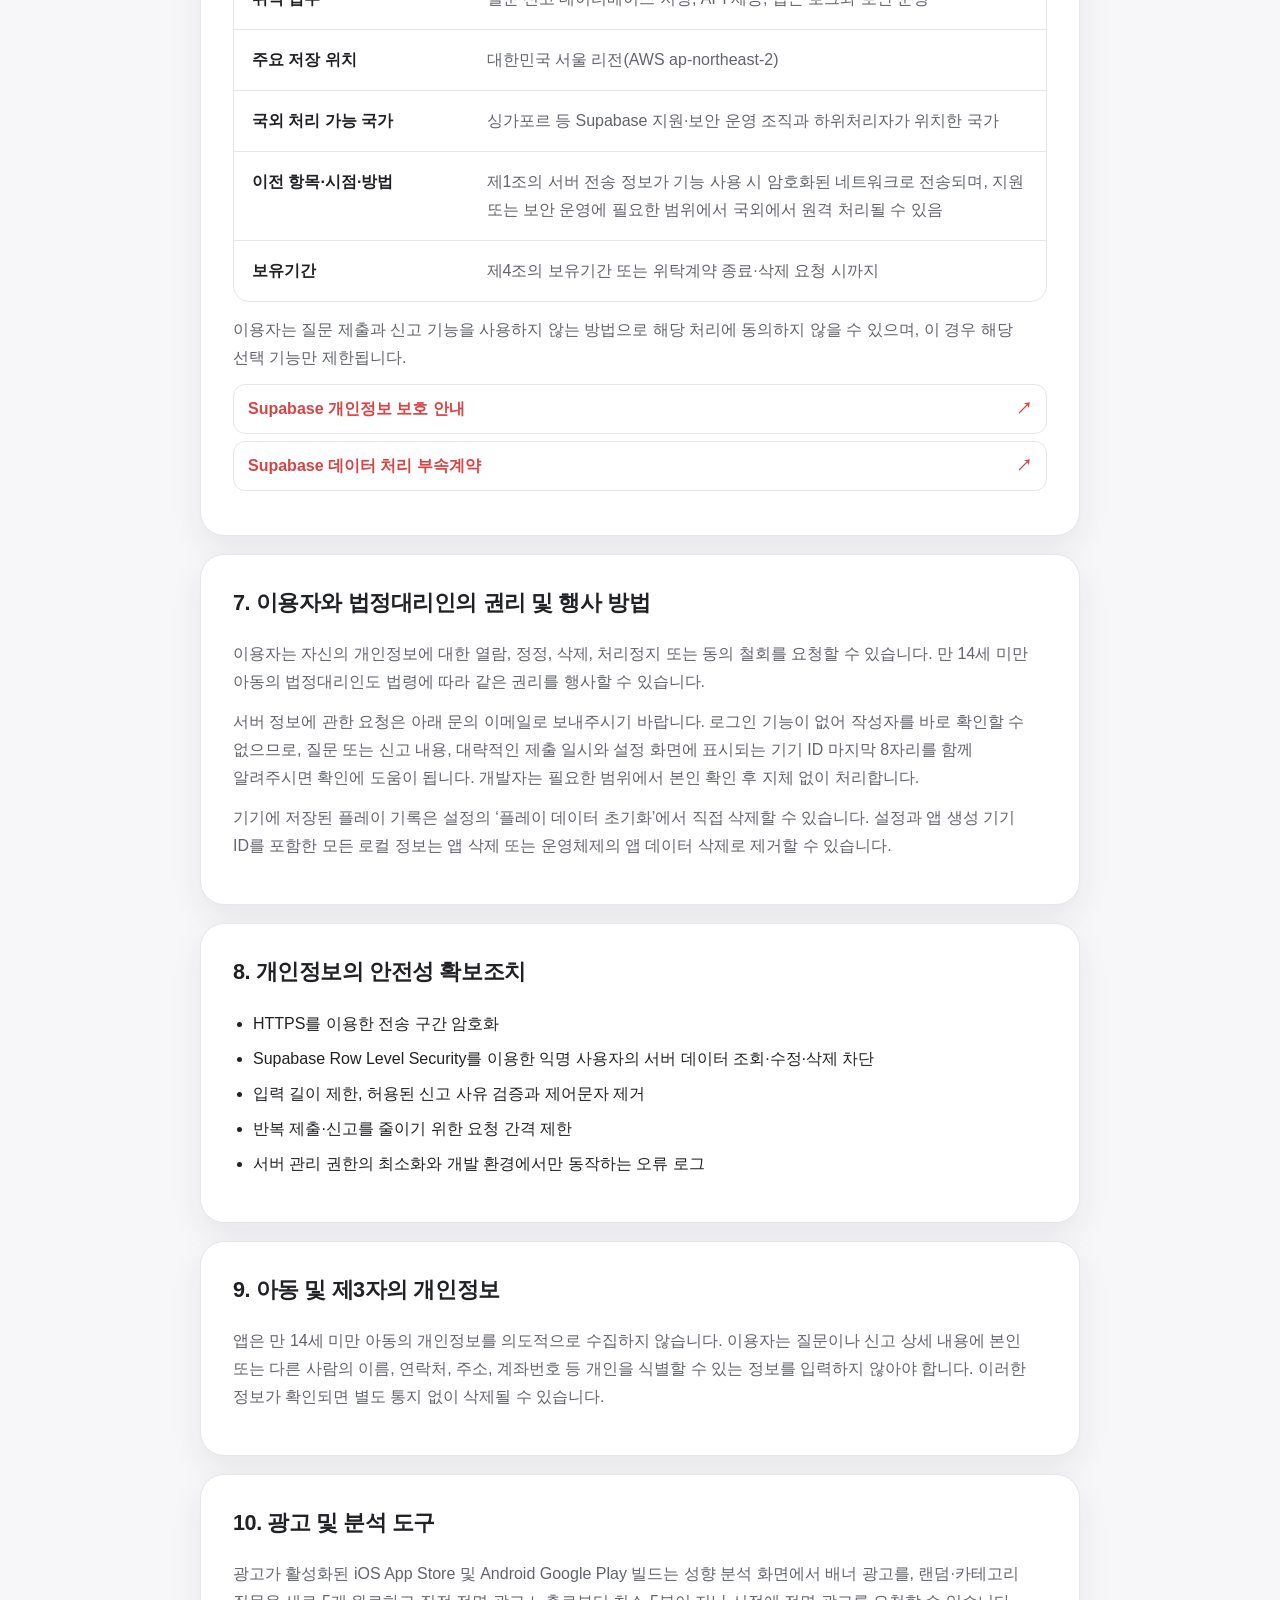
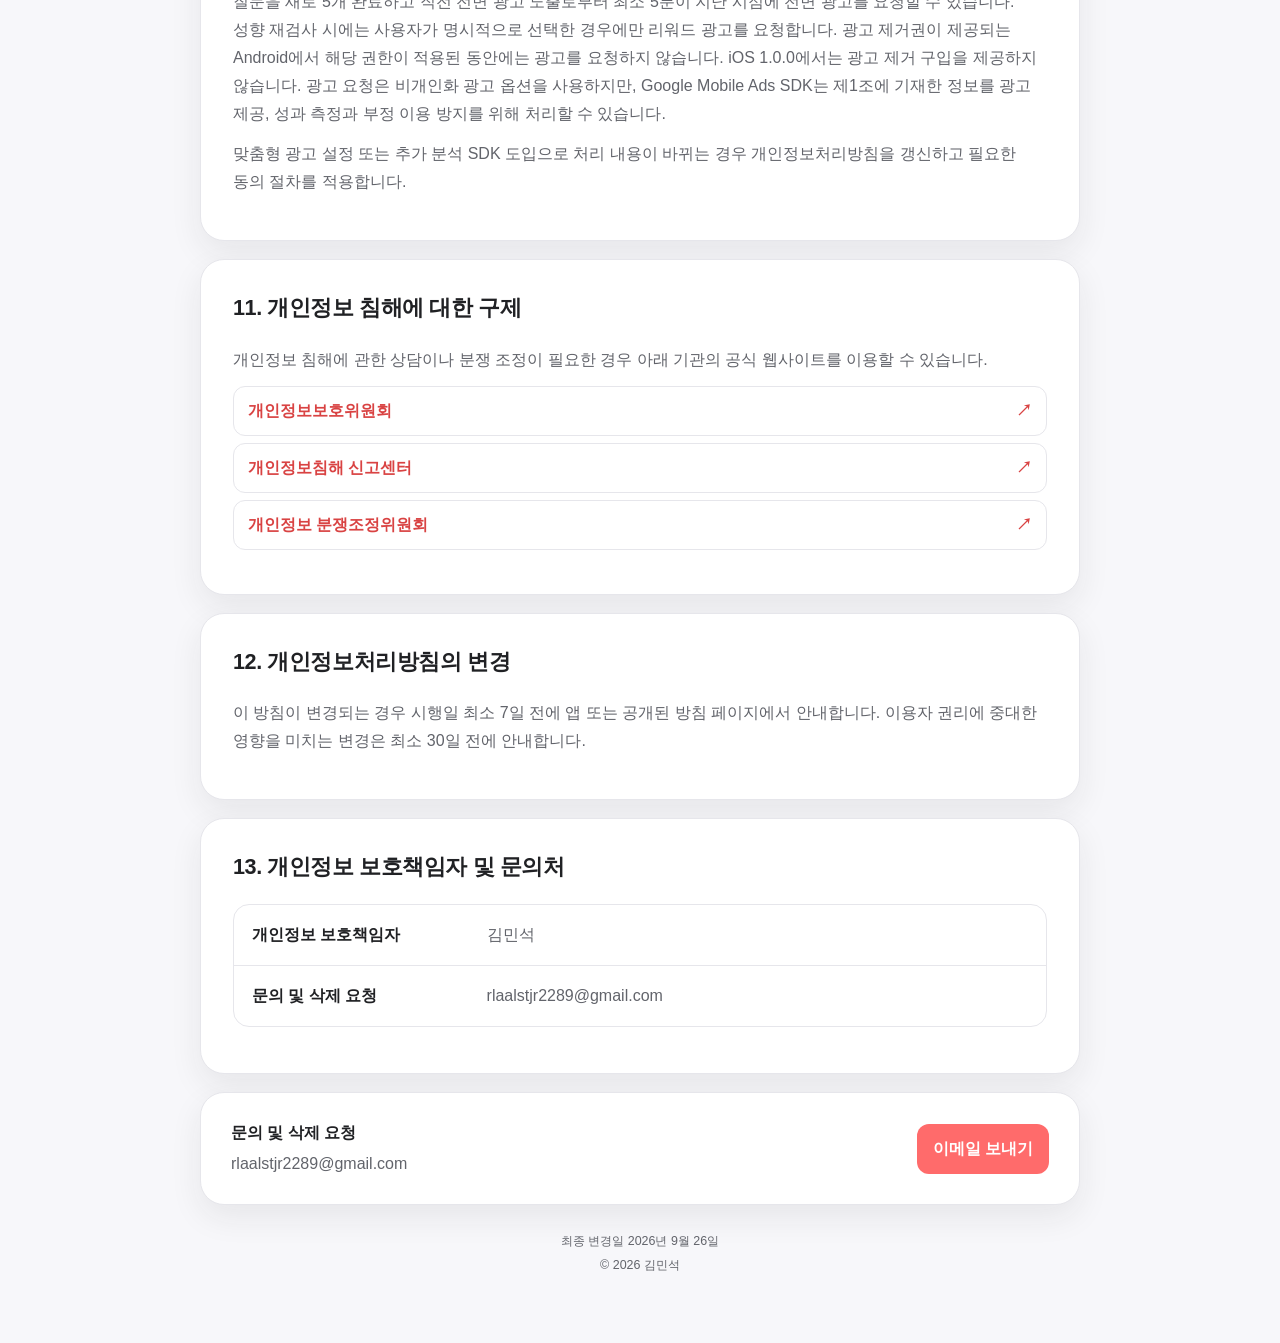
==== commit 2c7bafaf: "개인정보: iOS 광고 포함 출시 정책 갱신 iOS 1.0.0의 배너·전면·보상형 비개인화 광고와 Google SDK 처리 항목을 반영합니다. iOS 인앱 구입은 비활성화 상태임을" ====
--- a/privacy-policy/index.html
+++ b/privacy-policy/index.html
@@ -39,7 +39,7 @@
 <section class="policy-section">
 <h2>1. 처리하는 개인정보와 수집 방법</h2>
 <h3>플랫폼 및 버전별 적용 범위</h3>
-<p>iPhone용 App Store 버전 1.0.0은 광고와 인앱 구입 기능이 비활성화되어 있습니다. 이 버전은 광고 SDK를 초기화하거나 광고를 요청하지 않으며, 광고 제거 구입 및 구입 복원 기능도 제공하지 않습니다. 아래 Google Mobile Ads와 Google Play 결제 설명은 해당 기능이 활성화된 Android용 Google Play 버전에 적용됩니다. 질문 제출·신고, 서버 접속 로그, 기기 내 저장 및 이미지 저장에 관한 설명은 iOS 버전에도 적용됩니다.</p>
+<p>iPhone용 App Store 버전 1.0.0은 Google Mobile Ads를 통한 배너·전면·보상형 광고를 제공합니다. 광고 요청에는 비개인화 광고 옵션을 사용하며, 앱은 iOS 광고 식별자(IDFA)에 접근하기 위한 앱 추적 허용을 요청하지 않습니다. iOS 광고 제거 구입 및 구입 복원은 비활성화되어 있습니다. 아래 Google Play 결제 설명은 해당 기능이 활성화된 Android용 Google Play 버전에만 적용됩니다. 질문 제출·신고, 서버 접속 로그, 기기 내 저장 및 이미지 저장에 관한 설명은 두 플랫폼에 적용됩니다.</p>
 <p>앱은 회원가입 또는 로그인 기능을 제공하지 않으며, 이름, 이메일 주소, 전화번호 같은 회원정보를 직접 요구하지 않습니다. 다만 이용자가 선택 기능인 질문 제출 또는 신고 기능을 사용하는 경우 아래 정보가 처리됩니다.</p>
 <h3>질문을 제출할 때</h3>
 <ul>
@@ -63,10 +63,10 @@
 <ul>
 <li>IP 주소와 이를 통해 추정되는 대략적인 위치</li>
 <li>앱 실행, 광고 탭·동영상 조회 등 앱 및 광고 상호작용</li>
-<li>앱 실행 시간, 중단률, 에너지 사용량 등 진단 정보</li>
-<li>Android 광고 ID, 앱 세트 ID와 기기 또는 계정 관련 식별자</li>
-</ul>
-<p>광고가 활성화된 Android용 Google Play 빌드에는 Google Mobile Ads SDK가 포함되어 있습니다. 이 SDK는 광고 제공, 광고 성과 분석과 부정 이용 방지를 위해 위 정보를 자동으로 수집하여 Google과 광고 파트너에게 전송할 수 있으며, 전송 구간은 TLS로 암호화됩니다.</p>
+<li>충돌 로그, 앱 실행 시간, 중단률, 에너지 사용량 등 진단·실적 정보</li>
+<li>앱 또는 개발자 범위의 기기 식별자. Android에서는 광고 ID와 앱 세트 ID도 포함될 수 있습니다. iOS 빌드는 IDFA 접근 권한을 요청하지 않습니다.</li>
+</ul>
+<p>광고가 활성화된 iOS App Store 및 Android Google Play 빌드에는 Google Mobile Ads SDK가 포함되어 있습니다. 이 SDK는 광고 제공, 광고 성과 분석과 부정 이용 방지를 위해 위 정보를 Google과 광고 파트너에게 전송할 수 있으며, 전송 구간은 TLS로 암호화됩니다. 비개인화 광고도 광고 제공과 측정에 필요한 정보를 처리할 수 있습니다.</p>
 <h3>Google Play 인앱 결제</h3>
 <p>광고 제거권을 구매하거나 구매 복원 기능을 사용하면 Google Play가 결제 계정과 결제수단을 처리합니다. 앱은 상품 ID, 구매 상태와 거래 식별자를 Google Play Billing을 통해 확인하여 광고 제거 권한을 적용하며, 결제수단 정보나 구매 토큰을 앱의 로컬 저장소 또는 개발자 서버에 저장하지 않습니다.</p>
 <h3>기기에만 저장되는 정보</h3>
@@ -94,7 +94,7 @@
 <h2>3. 처리 근거와 선택 기능 이용 거부</h2>
 <p>질문 제출과 신고에 필요한 정보는 이용자가 요청한 기능을 제공하고 부정 이용을 방지하기 위해 처리합니다(「개인정보 보호법」 제15조 제1항 제4호 및 제6호).</p>
 <p>이용자는 질문 제출, 신고 또는 사진 저장 기능을 사용하지 않을 수 있습니다. 이 경우 해당 선택 기능만 제한되며, 기본 게임 플레이는 계속 이용할 수 있습니다.</p>
-<p>광고 ID는 Android 설정에서 재설정하거나 삭제할 수 있으며, 광고 개인정보 보호 설정에서 맞춤형 광고 사용을 제한할 수 있습니다. 법령상 별도 동의가 필요한 지역에서는 광고 정보 처리 전에 동의를 받습니다.</p>
+<p>iOS 빌드는 비개인화 광고를 요청하고 앱 추적 허용을 요청하지 않습니다. Android 광고 ID는 운영체제 설정에서 재설정하거나 삭제할 수 있습니다. 광고 데이터 처리에 관한 권리 행사 또는 문의는 아래 개인정보 보호 연락처와 Google 개인정보처리방침의 안내를 이용할 수 있습니다.</p>
 </section>
 <section class="policy-section">
 <h2>4. 개인정보의 보유기간과 파기</h2>
@@ -119,6 +119,7 @@
 <ul class="link-list">
 <li><a href="https://policies.google.com/privacy" target="_blank" rel="noopener noreferrer">Google 개인정보처리방침<span aria-hidden="true">↗</span></a></li>
 <li><a href="https://developers.google.com/admob/android/privacy/play-data-disclosure" target="_blank" rel="noopener noreferrer">Google Mobile Ads SDK 데이터 공개 안내<span aria-hidden="true">↗</span></a></li>
+<li><a href="https://developers.google.com/admob/ios/privacy/data-disclosure" target="_blank" rel="noopener noreferrer">Google Mobile Ads iOS 데이터 공개 안내<span aria-hidden="true">↗</span></a></li>
 </ul>
 </section>
 <section class="policy-section">
@@ -159,8 +160,8 @@
 </section>
 <section class="policy-section">
 <h2>10. 광고 및 분석 도구</h2>
-<p>Android용 Google Play 빌드는 성향 분석 화면에서 배너 광고를, 랜덤·카테고리 질문을 새로 5개 완료하고 직전 전면 광고 노출로부터 최소 5분이 지난 시점에 전면 광고를 요청할 수 있습니다. 성향 재검사 시에는 사용자가 명시적으로 선택한 경우에만 리워드 광고를 요청합니다. 광고 제거권이 적용된 동안에는 광고를 요청하지 않습니다. 광고 요청은 비개인화 광고 옵션을 사용하지만, Google Mobile Ads SDK는 제1조에 기재한 정보를 광고 제공, 성과 측정과 부정 이용 방지를 위해 처리할 수 있습니다.</p>
-<p>실제 광고 단위 활성화, 맞춤형 광고 설정 또는 Firebase Analytics 같은 다른 분석 SDK 추가로 처리 내용이 바뀌는 경우 수집 항목, 목적, 제공업체, 보유기간과 거부 방법을 먼저 변경하고 필요한 동의를 받겠습니다.</p>
+<p>광고가 활성화된 iOS App Store 및 Android Google Play 빌드는 성향 분석 화면에서 배너 광고를, 랜덤·카테고리 질문을 새로 5개 완료하고 직전 전면 광고 노출로부터 최소 5분이 지난 시점에 전면 광고를 요청할 수 있습니다. 성향 재검사 시에는 사용자가 명시적으로 선택한 경우에만 리워드 광고를 요청합니다. 광고 제거권이 제공되는 Android에서 해당 권한이 적용된 동안에는 광고를 요청하지 않습니다. iOS 1.0.0에서는 광고 제거 구입을 제공하지 않습니다. 광고 요청은 비개인화 광고 옵션을 사용하지만, Google Mobile Ads SDK는 제1조에 기재한 정보를 광고 제공, 성과 측정과 부정 이용 방지를 위해 처리할 수 있습니다.</p>
+<p>맞춤형 광고 설정 또는 추가 분석 SDK 도입으로 처리 내용이 바뀌는 경우 개인정보처리방침을 갱신하고 필요한 동의 절차를 적용합니다.</p>
 </section>
 <section class="policy-section">
 <h2>11. 개인정보 침해에 대한 구제</h2>
@@ -192,7 +193,7 @@
     </aside>
 
     <footer>
-      <p>최종 변경일 2026년 9월 25일</p>
+      <p>최종 변경일 2026년 9월 26일</p>
       <p>© 2026 김민석</p>
     </footer>
   </main>
